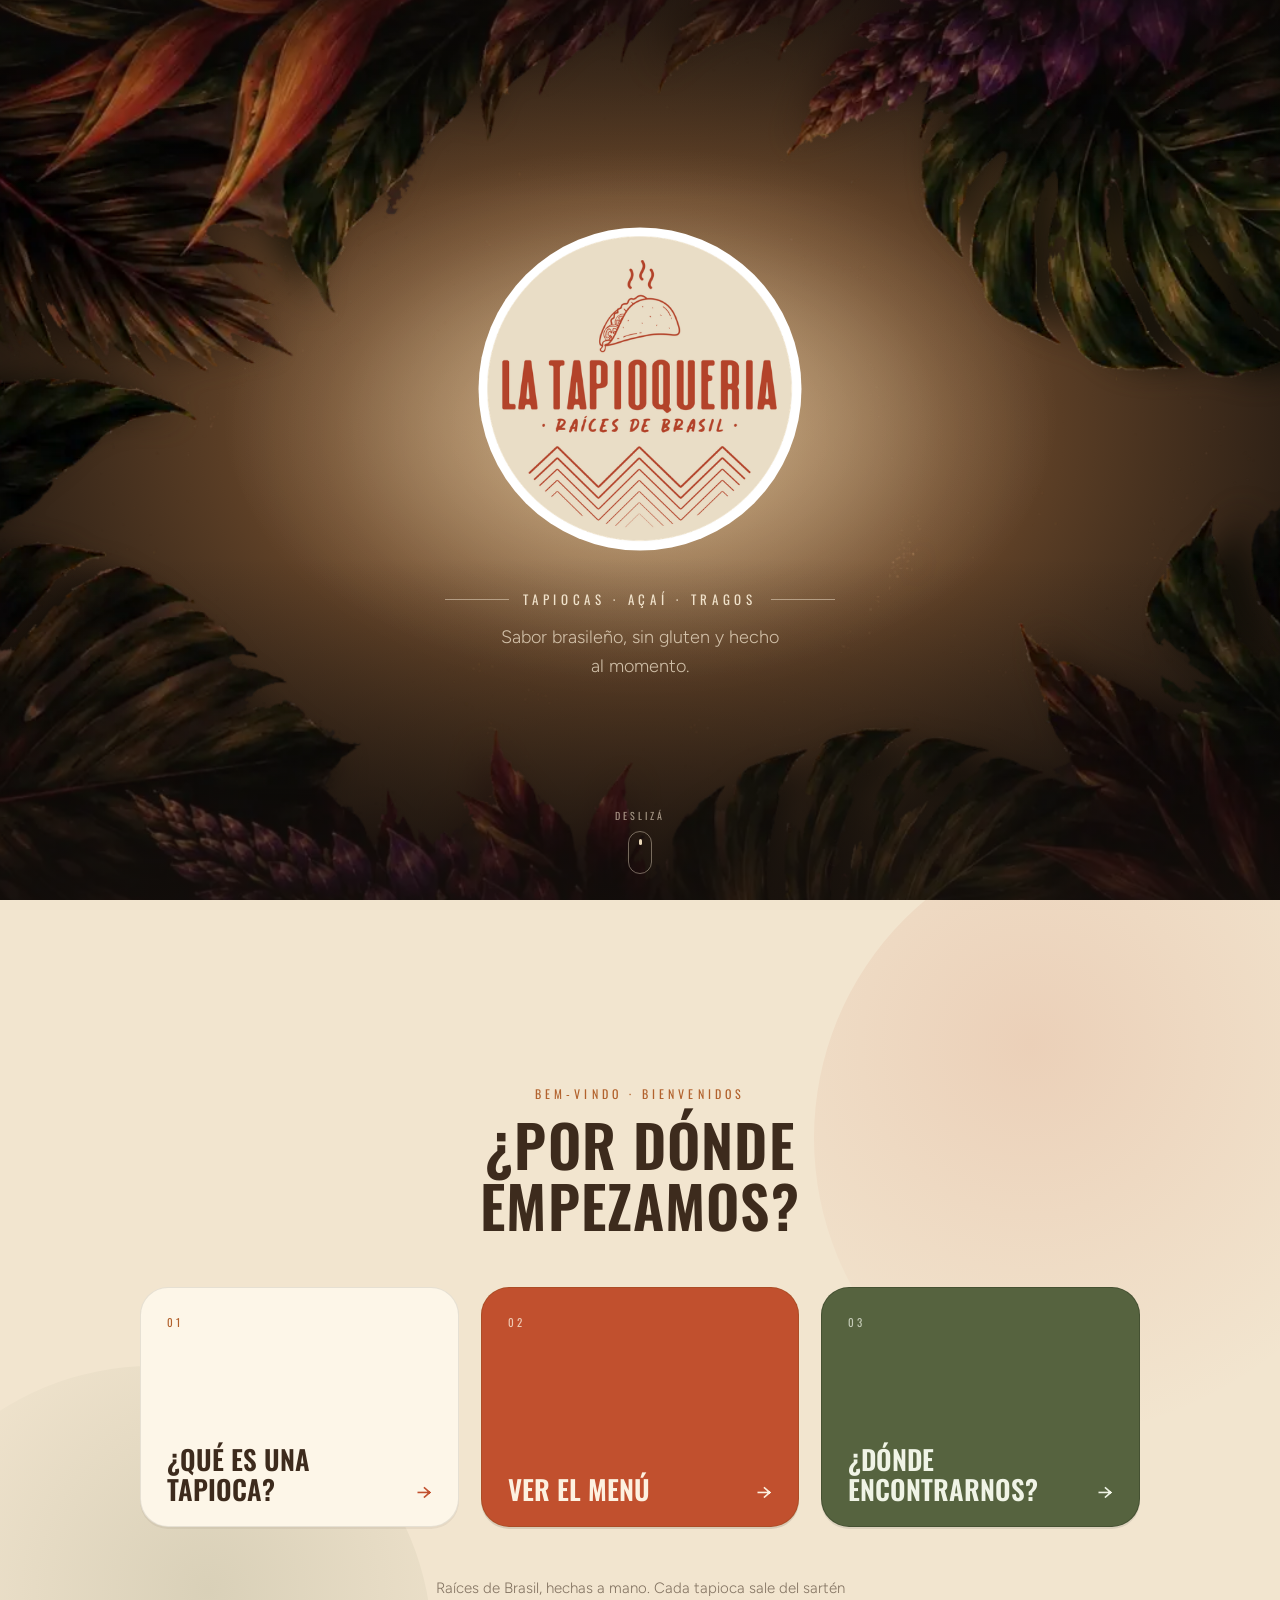
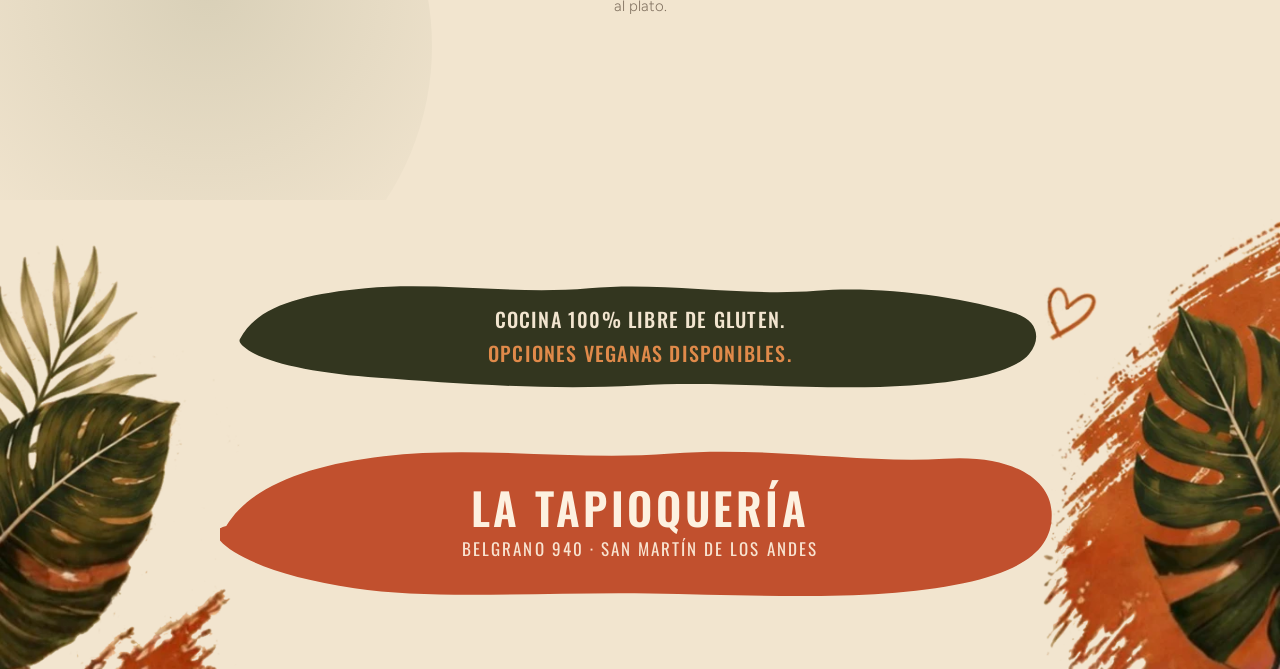
==== index.html @ 9c4e2499 "Commit inicial: optimización de imágenes, limpieza de nombres y SEO base - Comprime todas las imágen" ====
<!DOCTYPE html>
<html lang="es">
<head>
<meta charset="utf-8">
<meta name="viewport" content="width=device-width, initial-scale=1">
<title>La Tapioquería — Tapiocas brasileñas en San Martín de los Andes</title>
<meta name="description" content="Tapiocas, açaí y tragos en San Martín de los Andes. Cocina 100% libre de gluten, hecha al momento.">
<meta http-equiv="refresh" content="0; url=inicio.dc.html">
<script>location.replace('inicio.dc.html');</script>
</head>
<body>
<p>Redirigiendo a <a href="inicio.dc.html">La Tapioquería</a>…</p>
</body>
</html>
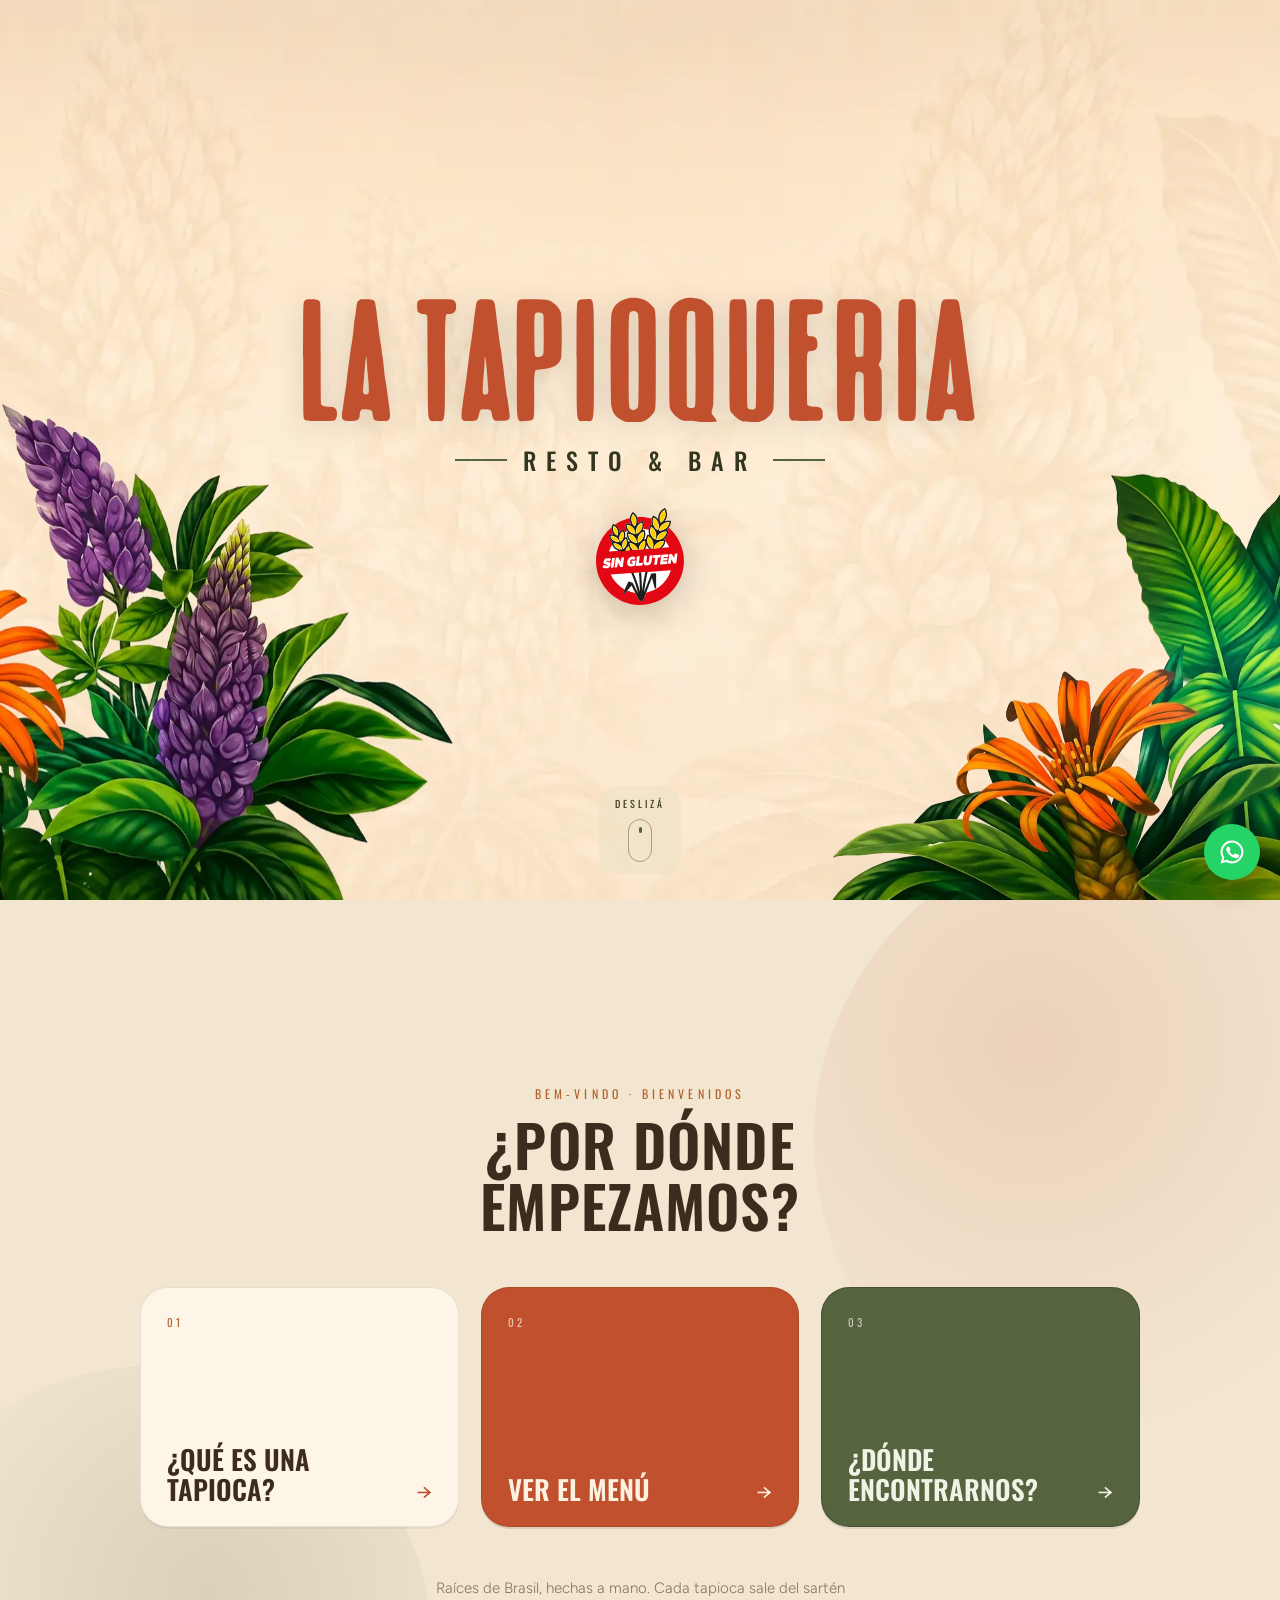
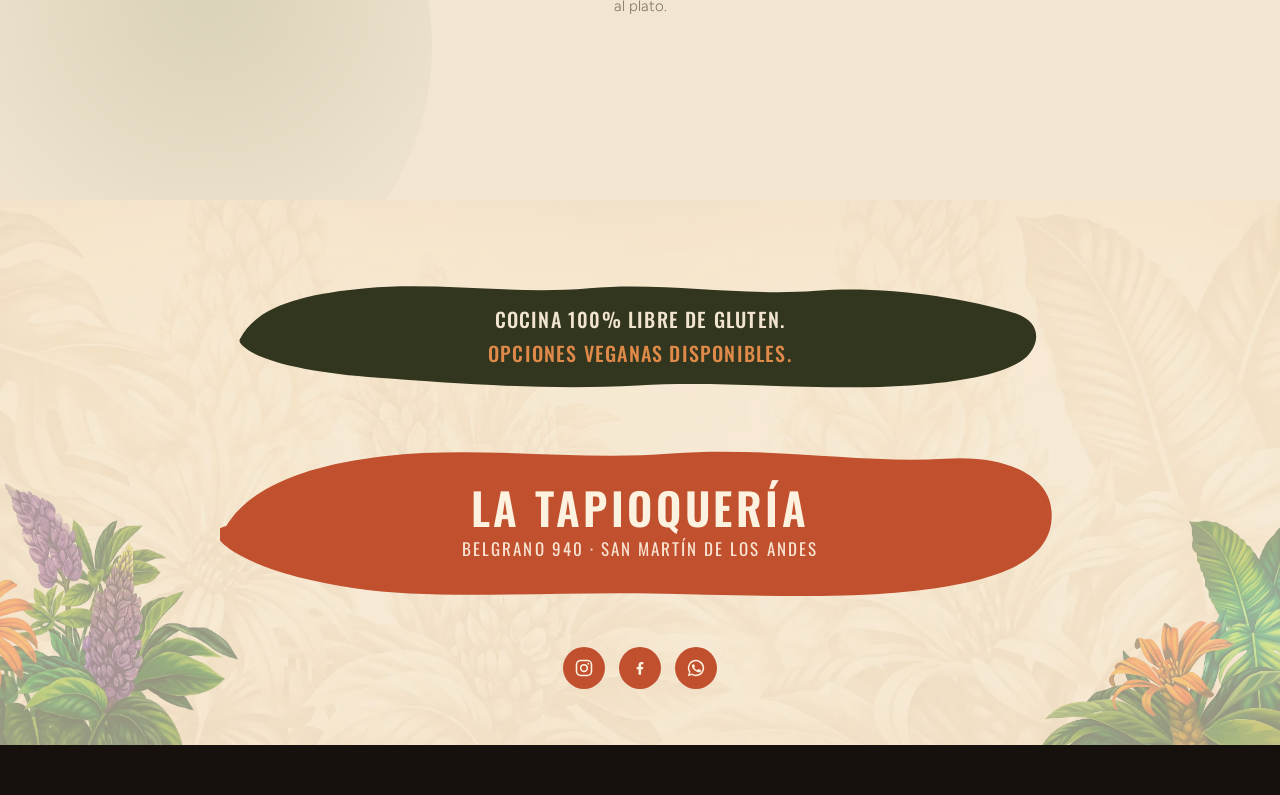
==== commit 447a7d2d: "Migra el sitio a HTML/CSS estático y rediseña las 4 páginas con SEO completo - Elimina la arquitectu" ====
--- a/index.html
+++ b/index.html
@@ -3,12 +3,148 @@
 <head>
 <meta charset="utf-8">
 <meta name="viewport" content="width=device-width, initial-scale=1">
+<link rel="canonical" href="https://latapioqueria.com.ar/">
 <title>La Tapioquería — Tapiocas brasileñas en San Martín de los Andes</title>
-<meta name="description" content="Tapiocas, açaí y tragos en San Martín de los Andes. Cocina 100% libre de gluten, hecha al momento.">
-<meta http-equiv="refresh" content="0; url=inicio.dc.html">
-<script>location.replace('inicio.dc.html');</script>
+<meta name="description" content="Tapiocas, açaí y tragos en San Martín de los Andes. Cocina 100% libre de gluten, hecha al momento. Resto bar en Belgrano 940 y foodtruck de verano en el Lago Lolog.">
+<meta property="og:type" content="restaurant.restaurant">
+<meta property="og:title" content="La Tapioquería — Tapiocas brasileñas en San Martín de los Andes">
+<meta property="og:description" content="Tapiocas, açaí y tragos en San Martín de los Andes. Cocina 100% libre de gluten, hecha al momento.">
+<meta property="og:image" content="https://latapioqueria.com.ar/uploads/tapi_lomo.webp">
+<meta property="og:url" content="https://latapioqueria.com.ar/">
+<meta name="twitter:card" content="summary_large_image">
+<link rel="icon" type="image/svg+xml" href="assets/favicon.svg">
+<link rel="icon" type="image/png" sizes="32x32" href="assets/favicon-32.png">
+<link rel="apple-touch-icon" href="assets/apple-touch-icon.png">
+<link rel="manifest" href="site.webmanifest">
+<meta name="theme-color" content="#c1502e">
+<link rel="preconnect" href="https://fonts.googleapis.com">
+<link rel="preconnect" href="https://fonts.gstatic.com" crossorigin>
+<link href="https://fonts.googleapis.com/css2?family=Oswald:wght@400;500;600;700&family=Figtree:wght@300;400;500;600;700;800&display=swap" rel="stylesheet">
+<link rel="stylesheet" href="css/base.css">
+<link rel="stylesheet" href="css/inicio.css">
+<script type="application/ld+json">
+{
+  "@context": "https://schema.org",
+  "@type": "Restaurant",
+  "name": "La Tapioquería",
+  "image": "https://latapioqueria.com.ar/uploads/tapi_lomo.webp",
+  "servesCuisine": "Brasileña",
+  "priceRange": "$$",
+  "telephone": "+5492944905540",
+  "address": {
+    "@type": "PostalAddress",
+    "streetAddress": "Belgrano 940",
+    "addressLocality": "San Martín de los Andes",
+    "addressRegion": "Neuquén",
+    "addressCountry": "AR"
+  },
+  "sameAs": [
+    "https://www.instagram.com/latapioqueria.sma",
+    "https://www.facebook.com/p/Latapioqueriafoodtruck-100051627884903/"
+  ],
+  "hasMenu": "https://latapioqueria.com.ar/menu.html",
+  "url": "https://latapioqueria.com.ar/"
+}
+</script>
 </head>
 <body>
-<p>Redirigiendo a <a href="inicio.dc.html">La Tapioquería</a>…</p>
+
+<a class="wa-fab" href="https://wa.me/5492944905540?text=Hola%2C%20quer%C3%ADa%20hacer%20una%20consulta" target="_blank" rel="noopener" aria-label="Escribinos por WhatsApp">
+  <svg width="28" height="28" viewBox="0 0 24 24" fill="#fff" aria-hidden="true"><path d="M12 2.2a9.8 9.8 0 0 0-8.4 14.8L2.2 21.8l4.9-1.3A9.8 9.8 0 1 0 12 2.2zm0 17.8a8 8 0 0 1-4.1-1.1l-.3-.2-3 .8.8-2.9-.2-.3A8 8 0 1 1 12 20z"></path><path d="M16.6 14c-.2-.1-1.4-.7-1.6-.8-.2-.1-.4-.1-.6.1-.2.2-.6.8-.8 1-.1.2-.3.2-.5.1-.2-.1-1-.4-1.9-1.2-.7-.6-1.2-1.4-1.3-1.6-.1-.2 0-.4.1-.5.1-.1.2-.3.4-.4.1-.2.2-.3.2-.5.1-.2 0-.4 0-.5-.1-.1-.6-1.4-.8-1.9-.2-.5-.4-.4-.6-.4h-.5c-.2 0-.5.1-.7.3-.2.2-.9.9-.9 2.1s1 2.5 1.1 2.6c.1.2 1.9 2.9 4.7 4.1.7.3 1.2.4 1.6.6.7.2 1.3.2 1.7.1.5-.1 1.5-.6 1.8-1.2.2-.6.2-1 .2-1.2 0-.1-.2-.2-.4-.3z"></path></svg>
+</a>
+
+<section class="hero" data-screen-label="Portada">
+  <img class="hero-bg hero-bg--desktop" src="assets/mural/mural_sombra.webp" alt="" aria-hidden="true">
+  <img class="hero-bg hero-bg--mobile" src="assets/mural/mural_sombra_mb.webp" alt="" aria-hidden="true">
+
+  <img class="mural-plant mural-plant--left" src="assets/mural/mural_centro.webp" alt="" aria-hidden="true">
+  <img class="mural-plant mural-plant--right" src="assets/mural/mural_derecho.webp" alt="" aria-hidden="true">
+
+  <div class="hero-content">
+    <h1 class="hero-title"><img class="hero-title-img" src="assets/logo-tapioqueria-texto.svg" alt="La Tapioquería"></h1>
+    <div class="hero-subtitle">
+      <span class="hero-subtitle-line"></span>
+      <span class="hero-subtitle-text">Resto &amp; Bar</span>
+      <span class="hero-subtitle-line"></span>
+    </div>
+    <img class="hero-gluten-badge" src="assets/sin_gluten.svg" alt="Sin gluten — cocina 100% libre de TACC">
+  </div>
+
+  <div class="hero-scroll-hint">
+    <div class="hero-scroll-chip">
+      <span class="hero-scroll-label">Deslizá</span>
+      <div class="hero-scroll-track">
+        <span class="hero-scroll-dot"></span>
+      </div>
+    </div>
+  </div>
+</section>
+
+<section class="landing" data-screen-label="Menú principal">
+  <div class="landing-glow landing-glow--top"></div>
+  <div class="landing-glow landing-glow--bottom"></div>
+
+  <header class="landing-header">
+    <span class="landing-eyebrow">Bem-vindo · Bienvenidos</span>
+    <h2 class="landing-title">¿Por dónde<br>empezamos?</h2>
+  </header>
+
+  <nav class="landing-nav">
+    <a class="nav-card nav-card--cream" href="que-es-una-tapioca.html">
+      <span class="nav-card-index">01</span>
+      <span class="nav-card-label">¿Qué es una tapioca?<span class="nav-card-arrow">→</span></span>
+    </a>
+    <a class="nav-card nav-card--terracota" href="menu.html">
+      <span class="nav-card-index">02</span>
+      <span class="nav-card-label">Ver el menú<span class="nav-card-arrow">→</span></span>
+    </a>
+    <a class="nav-card nav-card--sage" href="donde-encontrarnos.html">
+      <span class="nav-card-index">03</span>
+      <span class="nav-card-label">¿Dónde encontrarnos?<span class="nav-card-arrow">→</span></span>
+    </a>
+  </nav>
+
+  <p class="landing-tagline">Raíces de Brasil, hechas a mano. Cada tapioca sale del sartén al plato.</p>
+</section>
+
+<footer class="site-footer site-footer--home" data-screen-label="Footer">
+  <img loading="lazy" class="footer-bg" src="assets/mural/mural_sombra2.webp" alt="" aria-hidden="true">
+  <img loading="lazy" class="footer-plant footer-plant--left" src="assets/mural/mural_centro.webp" alt="" aria-hidden="true">
+  <img loading="lazy" class="footer-plant footer-plant--right" src="assets/mural/mural_derecho.webp" alt="" aria-hidden="true">
+  <div class="footer-bg-overlay" aria-hidden="true"></div>
+
+  <div class="footer-ribbon footer-ribbon--gluten">
+    <svg viewBox="0 0 760 150" preserveAspectRatio="none" aria-hidden="true"><path fill="#33361f" d="M4 78C20 40 62 26 122 19c68-8 140 8 210 0 72-8 142 10 214 3 62-6 138 8 186 26 22 8 26 30 14 48-12 19-52 32-112 37-84 7-172-6-256 0-88 6-176-3-244-9-56-5-102-16-122-32-8-7-10-11-8-14z"></path></svg>
+    <div class="footer-ribbon-content">
+      <span class="footer-gluten-line">Cocina 100% libre de gluten.</span>
+      <span class="footer-gluten-line footer-gluten-line--accent">Opciones veganas disponibles.</span>
+    </div>
+  </div>
+
+  <div class="footer-ribbon footer-ribbon--brand">
+    <svg viewBox="0 0 800 210" preserveAspectRatio="none" aria-hidden="true"><path fill="#c1502e" d="M6 108C28 62 84 36 156 26c90-13 182 6 274-3 90-9 180 12 260 6 62-5 100 22 102 62 2 40-22 68-84 84-84 22-198 14-298 12-104-2-206 8-282-6-66-12-112-34-128-56-6-8-6-13 6-17z"></path></svg>
+    <div class="footer-ribbon-content">
+      <span class="footer-brand-name">La Tapioquería</span>
+      <span class="footer-brand-address">Belgrano 940 · San Martín de los Andes</span>
+    </div>
+  </div>
+
+  <div class="social-row">
+    <a class="social-icon" href="https://www.instagram.com/latapioqueria.sma" target="_blank" rel="noopener" aria-label="Instagram de La Tapioquería">
+      <svg width="20" height="20" viewBox="0 0 24 24" fill="none" stroke="#fdf1e0" stroke-width="1.9" stroke-linecap="round" stroke-linejoin="round" aria-hidden="true"><rect x="3" y="3" width="18" height="18" rx="5"></rect><circle cx="12" cy="12" r="4"></circle><circle cx="17.2" cy="6.8" r="1.1" fill="#fdf1e0" stroke="none"></circle></svg>
+    </a>
+    <a class="social-icon" href="https://www.facebook.com/p/Latapioqueriafoodtruck-100051627884903/" target="_blank" rel="noopener" aria-label="Facebook de La Tapioquería">
+      <svg width="18" height="18" viewBox="0 0 24 24" fill="#fdf1e0" aria-hidden="true"><path d="M13.5 21v-7.5H16l.5-3H13.5V8.5c0-.9.3-1.5 1.6-1.5H16.5V4.2C16.2 4.2 15.2 4 14 4c-2.4 0-4 1.5-4 4.2V10.5H7.5v3H10V21h3.5z"></path></svg>
+    </a>
+    <a class="social-icon" href="https://wa.me/5492944905540?text=Hola%2C%20quer%C3%ADa%20hacer%20una%20consulta" target="_blank" rel="noopener" aria-label="WhatsApp de La Tapioquería">
+      <svg width="20" height="20" viewBox="0 0 24 24" fill="#fdf1e0" aria-hidden="true"><path d="M12 2.2a9.8 9.8 0 0 0-8.4 14.8L2.2 21.8l4.9-1.3A9.8 9.8 0 1 0 12 2.2zm0 17.8a8 8 0 0 1-4.1-1.1l-.3-.2-3 .8.8-2.9-.2-.3A8 8 0 1 1 12 20z"></path><path d="M16.6 14c-.2-.1-1.4-.7-1.6-.8-.2-.1-.4-.1-.6.1-.2.2-.6.8-.8 1-.1.2-.3.2-.5.1-.2-.1-1-.4-1.9-1.2-.7-.6-1.2-1.4-1.3-1.6-.1-.2 0-.4.1-.5.1-.1.2-.3.4-.4.1-.2.2-.3.2-.5.1-.2 0-.4 0-.5-.1-.1-.6-1.4-.8-1.9-.2-.5-.4-.4-.6-.4h-.5c-.2 0-.5.1-.7.3-.2.2-.9.9-.9 2.1s1 2.5 1.1 2.6c.1.2 1.9 2.9 4.7 4.1.7.3 1.2.4 1.6.6.7.2 1.3.2 1.7.1.5-.1 1.5-.6 1.8-1.2.2-.6.2-1 .2-1.2 0-.1-.2-.2-.4-.3z"></path></svg>
+    </a>
+  </div>
+</footer>
+
+<div class="site-signature">
+  <iframe src="https://marcosoft.com.ar/firma/firma-minimal.html?embed=true&theme=dark" width="100%" height="50" frameborder="0" title="Sitio realizado por Marcosoft"></iframe>
+</div>
+
 </body>
 </html>
--- a/css/base.css
+++ b/css/base.css
@@ -0,0 +1,272 @@
+/* La Tapioquería — estilos base compartidos por todas las páginas */
+
+:root {
+  --color-bg-cream: #f0e2c6;
+  --color-bg-cream2: #f2e5cf;
+  --color-bg-card: #f7ecd8;
+  --color-dark-brown: #17110d;
+  --color-dark-brown2: #1d1610;
+  --color-brown-warm: #241a12;
+  --color-terracota: #c1502e;
+  --color-terracota-dark: #8c491a;
+  --color-terracota-mid: #b2622d;
+  --color-sage: #56633f;
+  --color-sage-dark: #33361f;
+  --color-sage-dark2: #22301a;
+  --color-text-brown: #3d2b1d;
+  --color-text-green: #3f4a2c;
+  --color-cream-text: #f7ecd8;
+  --color-cream-text2: #fdf1e0;
+  --color-orange-accent: #e08a4a;
+  --color-whatsapp: #25d366;
+  --font-heading: 'Oswald', sans-serif;
+  --font-title: 'Figtree', sans-serif;
+  --font-body: 'Poppins', sans-serif;
+}
+
+html, body {
+  margin: 0;
+  padding: 0;
+  background:
+    linear-gradient(rgba(242, 229, 207, .8), rgba(242, 229, 207, .8)),
+    url('../assets/mural/mural_sombra.webp') center / cover no-repeat fixed;
+  overflow-x: hidden;
+}
+
+a {
+  color: var(--color-terracota);
+  text-decoration: none;
+}
+
+a:hover {
+  color: var(--color-terracota-dark);
+}
+
+/* Visualmente oculto pero legible por lectores de pantalla y buscadores (encabezados semánticos que no llevan un diseño visible propio) */
+.sr-only {
+  position: absolute;
+  width: 1px;
+  height: 1px;
+  padding: 0;
+  margin: -1px;
+  overflow: hidden;
+  clip: rect(0, 0, 0, 0);
+  white-space: nowrap;
+  border: 0;
+}
+
+@keyframes fadeUp {
+  from { opacity: 0; transform: translateY(20px); }
+  to { opacity: 1; transform: translateY(0); }
+}
+
+@media (prefers-reduced-motion: reduce) {
+  * {
+    animation-duration: .01ms !important;
+    animation-iteration-count: 1 !important;
+  }
+}
+
+/* Botón flotante de WhatsApp */
+.wa-fab {
+  position: fixed;
+  right: 20px;
+  bottom: 20px;
+  z-index: 40;
+  display: flex;
+  align-items: center;
+  justify-content: center;
+  width: 56px;
+  height: 56px;
+  border-radius: 999px;
+  background: var(--color-whatsapp);
+  box-shadow: 0 8px 24px rgba(0, 0, 0, .35);
+  transition: transform .2s ease, box-shadow .2s ease;
+}
+
+.wa-fab:hover {
+  transform: scale(1.08);
+  box-shadow: 0 10px 28px rgba(0, 0, 0, .45);
+}
+
+/* Link "← Volver" sobre el hero de las subpáginas */
+.back-link {
+  position: absolute;
+  top: 20px;
+  left: 20px;
+  z-index: 3;
+  display: inline-flex;
+  align-items: center;
+  gap: 8px;
+  padding: 9px 18px;
+  border-radius: 999px;
+  background: rgba(240, 226, 198, .9);
+  color: var(--color-text-brown);
+  font-family: var(--font-heading);
+  font-weight: 500;
+  font-size: 12px;
+  letter-spacing: .16em;
+  text-transform: uppercase;
+  transition: background .2s ease;
+}
+
+.back-link:hover {
+  background: #fff7e8;
+}
+
+/* Iconos redondos de redes sociales del footer */
+.social-row {
+  position: relative;
+  z-index: 3;
+  display: flex;
+  align-items: center;
+  justify-content: center;
+  gap: 14px;
+}
+
+.social-icon {
+  display: flex;
+  align-items: center;
+  justify-content: center;
+  width: 42px;
+  height: 42px;
+  border-radius: 999px;
+  background: var(--color-terracota);
+  transition: background .2s ease, transform .2s ease;
+}
+
+.social-icon:hover {
+  background: var(--color-terracota-dark);
+  transform: translateY(-2px);
+}
+
+/* Fondo tipo mural (igual que el hero, más tenue) del footer */
+.footer-bg {
+  position: absolute;
+  inset: 0;
+  z-index: 0;
+  width: 100%;
+  height: 100%;
+  object-fit: cover;
+  object-position: center;
+  pointer-events: none;
+}
+
+.footer-plant {
+  position: absolute;
+  bottom: 0;
+  z-index: 1;
+  width: clamp(120px, 20vw, 240px);
+  height: auto;
+  pointer-events: none;
+}
+
+@media (max-width: 640px) {
+  .footer-plant { width: clamp(150px, 26vw, 220px); }
+}
+
+.footer-plant--left { left: 0; }
+.footer-plant--right { right: 0; }
+
+.footer-bg-overlay {
+  position: absolute;
+  inset: 0;
+  z-index: 2;
+  background: rgba(242, 229, 207, .62);
+  pointer-events: none;
+}
+
+/* Cartelitos con forma de mancha (SVG) del footer: gluten/vegano y nombre */
+.footer-ribbon {
+  position: relative;
+  z-index: 3;
+  display: flex;
+  align-items: center;
+  justify-content: center;
+  text-align: center;
+}
+
+.footer-ribbon svg {
+  position: absolute;
+  inset: 0;
+  width: 100%;
+  height: 100%;
+}
+
+.footer-ribbon--gluten {
+  width: min(680px, 74%);
+  padding: clamp(22px, 3.4vw, 32px) clamp(34px, 6vw, 64px);
+}
+
+.footer-ribbon--brand {
+  width: min(700px, 76%);
+  padding: clamp(30px, 5vw, 52px) clamp(30px, 6vw, 70px);
+}
+
+.footer-ribbon-content {
+  position: relative;
+  display: flex;
+  flex-direction: column;
+  gap: 4px;
+}
+
+.footer-ribbon--brand .footer-ribbon-content {
+  align-items: center;
+  gap: 6px;
+}
+
+.footer-gluten-line {
+  font-family: var(--font-heading);
+  font-weight: 500;
+  letter-spacing: .06em;
+  text-transform: uppercase;
+  font-size: clamp(13px, 2vw, 20px);
+  color: var(--color-bg-cream2);
+}
+
+.footer-gluten-line--accent {
+  color: var(--color-orange-accent);
+}
+
+.footer-brand-name {
+  font-family: var(--font-heading);
+  font-weight: 600;
+  letter-spacing: .08em;
+  text-transform: uppercase;
+  font-size: clamp(24px, 4.6vw, 44px);
+  line-height: 1;
+  color: var(--color-cream-text2);
+}
+
+.footer-brand-address {
+  font-family: var(--font-heading);
+  font-weight: 400;
+  letter-spacing: .12em;
+  text-transform: uppercase;
+  font-size: clamp(11px, 1.8vw, 17px);
+  color: rgba(253, 241, 224, .92);
+}
+
+.site-footer {
+  position: relative;
+  width: 100%;
+  background: var(--color-bg-cream2);
+  padding: clamp(34px, 5vw, 60px) clamp(18px, 5vw, 64px) clamp(34px, 5vw, 56px);
+  box-sizing: border-box;
+  overflow: hidden;
+  display: flex;
+  flex-direction: column;
+  align-items: center;
+  gap: clamp(20px, 3vw, 30px);
+}
+
+/* Firma del desarrollador */
+.site-signature {
+  width: 100%;
+  background: var(--color-dark-brown);
+}
+
+.site-signature iframe {
+  display: block;
+  border: 0;
+}
--- a/css/inicio.css
+++ b/css/inicio.css
@@ -0,0 +1,362 @@
+/* La Tapioquería — Home */
+
+@keyframes leafInL {
+  from { opacity: 0; transform: translate3d(-14%, 4%, 0) scale(1.14); }
+  to { opacity: 1; transform: translate3d(0, 0, 0) scale(1.03); }
+}
+
+@keyframes leafInR {
+  from { opacity: 0; transform: translate3d(14%, 4%, 0) scale(1.14); }
+  to { opacity: 1; transform: translate3d(0, 0, 0) scale(1.03); }
+}
+
+@keyframes swayL {
+  0%, 100% { transform: translate3d(0, 0, 0) scale(1.03) rotate(0deg); }
+  50% { transform: translate3d(1.1%, -1.2%, 0) scale(1.055) rotate(.6deg); }
+}
+
+@keyframes swayR {
+  0%, 100% { transform: translate3d(0, 0, 0) scale(1.03) rotate(0deg); }
+  50% { transform: translate3d(-1.1%, -1.2%, 0) scale(1.055) rotate(-.6deg); }
+}
+
+@keyframes breathe {
+  0%, 100% { transform: translateY(0) scale(1); }
+  50% { transform: translateY(-10px) scale(1.018); }
+}
+
+@keyframes riseIn {
+  from { opacity: 0; transform: translateY(22px); }
+  to { opacity: 1; transform: translateY(0); }
+}
+
+@keyframes scrollDot {
+  0% { opacity: 0; transform: translateY(-6px); }
+  35% { opacity: 1; }
+  100% { opacity: 0; transform: translateY(14px); }
+}
+
+/* ---- Hero / Portada ---- */
+
+.hero {
+  position: relative;
+  width: 100%;
+  min-height: 100svh;
+  overflow: hidden;
+  background: var(--color-bg-cream);
+  display: flex;
+  align-items: center;
+  justify-content: center;
+  scroll-snap-align: start;
+}
+
+.hero-bg {
+  position: absolute;
+  inset: 0;
+  z-index: 0;
+  width: 100%;
+  height: 100%;
+  object-fit: cover;
+  object-position: center;
+  pointer-events: none;
+}
+
+.hero-bg--mobile { display: none; }
+
+@media (max-width: 640px) {
+  .hero-bg--desktop { display: none; }
+  .hero-bg--mobile { display: block; }
+}
+
+.mural-plant {
+  position: absolute;
+  bottom: 0;
+  z-index: 1;
+  width: clamp(210px, 44.8vw, 450px);
+  height: auto;
+  pointer-events: none;
+}
+
+@media (max-width: 640px) {
+  .mural-plant { width: clamp(250px, 40.3vw, 529px); }
+}
+
+.mural-plant--left {
+  left: 0;
+  animation: leafInL 1.4s cubic-bezier(.16, .84, .32, 1) both, swayL 9s ease-in-out 1.4s infinite;
+}
+
+.mural-plant--right {
+  right: 0;
+  animation: leafInR 1.4s cubic-bezier(.16, .84, .32, 1) both, swayR 9s ease-in-out 1.4s infinite;
+}
+
+.hero-content {
+  position: relative;
+  z-index: 2;
+  display: flex;
+  flex-direction: column;
+  align-items: center;
+  gap: clamp(10px, 2vw, 20px);
+  padding: 4vh 8vw;
+  text-align: center;
+}
+
+.hero-title {
+  margin: 0;
+  line-height: 0;
+  opacity: 0;
+  animation: riseIn 1s ease-out .3s both;
+}
+
+.hero-title-img {
+  width: clamp(300px, 62vw, 720px);
+  height: auto;
+  filter: drop-shadow(0 3px 14px rgba(23, 17, 13, .15));
+}
+
+.hero-subtitle {
+  display: flex;
+  align-items: center;
+  gap: 16px;
+  opacity: 0;
+  animation: riseIn 1s ease-out .75s both;
+}
+
+.hero-subtitle-line {
+  display: block;
+  width: clamp(22px, 6vw, 52px);
+  height: 2px;
+  background: var(--color-sage);
+}
+
+.hero-subtitle-text {
+  font-family: var(--font-heading);
+  font-weight: 500;
+  letter-spacing: .42em;
+  text-transform: uppercase;
+  font-size: clamp(13px, 2.3vw, 24px);
+  color: var(--color-sage-dark);
+}
+
+.hero-gluten-badge {
+  width: clamp(56px, 7vw, 88px);
+  height: auto;
+  margin-top: clamp(4px, 1vw, 10px);
+  filter: drop-shadow(0 8px 18px rgba(23, 17, 13, .22));
+  opacity: 0;
+  animation: riseIn 1s ease-out 1.1s both, breathe 7s ease-in-out 2.1s infinite;
+}
+
+.hero-scroll-hint {
+  position: absolute;
+  bottom: 26px;
+  left: 0;
+  right: 0;
+  z-index: 2;
+  display: flex;
+  justify-content: center;
+  opacity: 0;
+  animation: riseIn 1s ease-out 2.2s both;
+}
+
+.hero-scroll-chip {
+  display: flex;
+  flex-direction: column;
+  align-items: center;
+  gap: 8px;
+  padding: 10px 16px 12px;
+  border-radius: 20px;
+  background: rgba(240, 226, 198, .72);
+  backdrop-filter: blur(3px);
+}
+
+.hero-scroll-label {
+  font-family: var(--font-heading);
+  font-size: 10px;
+  letter-spacing: .3em;
+  text-transform: uppercase;
+  color: var(--color-sage-dark);
+}
+
+.hero-scroll-track {
+  width: 22px;
+  height: 34px;
+  border: 1px solid rgba(51, 54, 31, .4);
+  border-radius: 999px;
+  display: flex;
+  justify-content: center;
+  padding-top: 7px;
+}
+
+.hero-scroll-dot {
+  display: block;
+  width: 3px;
+  height: 6px;
+  border-radius: 999px;
+  background: var(--color-sage);
+  animation: scrollDot 1.9s ease-in-out infinite;
+}
+
+/* ---- Menú principal (accesos) ---- */
+
+.landing {
+  position: relative;
+  width: 100%;
+  min-height: 100svh;
+  display: flex;
+  flex-direction: column;
+  align-items: center;
+  justify-content: center;
+  gap: clamp(28px, 5vw, 52px);
+  padding: clamp(56px, 9vw, 96px) clamp(20px, 6vw, 80px);
+  box-sizing: border-box;
+  overflow: hidden;
+  scroll-snap-align: start;
+}
+
+.landing-glow {
+  position: absolute;
+  border-radius: 999px;
+}
+
+.landing-glow--top {
+  top: -8%;
+  right: -12%;
+  width: min(58vw, 620px);
+  height: min(58vw, 620px);
+  background: radial-gradient(circle at 35% 35%, rgba(193, 80, 46, .14), rgba(193, 80, 46, 0) 70%);
+}
+
+.landing-glow--bottom {
+  bottom: -14%;
+  left: -10%;
+  width: min(52vw, 560px);
+  height: min(52vw, 560px);
+  background: radial-gradient(circle at 60% 40%, rgba(86, 99, 63, .16), rgba(86, 99, 63, 0) 70%);
+}
+
+.landing-header {
+  position: relative;
+  display: flex;
+  flex-direction: column;
+  align-items: center;
+  gap: 12px;
+  text-align: center;
+}
+
+.landing-eyebrow {
+  font-family: var(--font-heading);
+  font-size: clamp(10px, 1.4vw, 12px);
+  letter-spacing: .34em;
+  text-transform: uppercase;
+  color: var(--color-terracota-mid);
+}
+
+.landing-title {
+  margin: 0;
+  font-family: var(--font-heading);
+  font-weight: 600;
+  text-transform: uppercase;
+  letter-spacing: .02em;
+  line-height: 1.05;
+  font-size: clamp(30px, 6vw, 58px);
+  color: var(--color-text-brown);
+}
+
+.landing-nav {
+  position: relative;
+  display: grid;
+  grid-template-columns: repeat(auto-fit, minmax(230px, 1fr));
+  gap: clamp(14px, 2vw, 22px);
+  width: 100%;
+  max-width: 1000px;
+}
+
+.nav-card {
+  display: flex;
+  flex-direction: column;
+  justify-content: space-between;
+  gap: 36px;
+  min-height: 190px;
+  padding: 26px 26px 22px;
+  border-radius: 28px;
+  border: 1px solid transparent;
+}
+
+.nav-card-index {
+  font-family: var(--font-heading);
+  font-size: 11px;
+  letter-spacing: .28em;
+  text-transform: uppercase;
+}
+
+.nav-card-label {
+  display: flex;
+  align-items: flex-end;
+  justify-content: space-between;
+  gap: 12px;
+  font-family: var(--font-heading);
+  font-weight: 600;
+  text-transform: uppercase;
+  font-size: clamp(20px, 2.4vw, 27px);
+  line-height: 1.1;
+  transition: color .2s ease;
+}
+
+.nav-card:hover .nav-card-label {
+  color: #000;
+}
+
+.nav-card-arrow {
+  font-family: var(--font-title);
+  font-weight: 400;
+  font-size: 22px;
+}
+
+.nav-card--cream {
+  background: #fdf6e8;
+  border-color: rgba(32, 30, 29, .10);
+  box-shadow: 0 2px 0 rgba(32, 30, 29, .06);
+  color: var(--color-text-brown);
+}
+
+.nav-card--cream .nav-card-index { color: var(--color-terracota-mid); }
+.nav-card--cream .nav-card-arrow { color: var(--color-terracota); }
+
+.nav-card--terracota {
+  background: var(--color-terracota);
+  border-color: rgba(140, 73, 26, .4);
+  box-shadow: 0 2px 0 rgba(61, 43, 29, .14);
+  color: var(--color-cream-text2);
+}
+
+.nav-card--terracota .nav-card-index { color: rgba(253, 241, 224, .75); }
+
+.nav-card--sage {
+  background: var(--color-sage);
+  border-color: rgba(39, 46, 27, .35);
+  box-shadow: 0 2px 0 rgba(32, 30, 29, .10);
+  color: #f0f4e6;
+}
+
+.nav-card--sage .nav-card-index { color: rgba(240, 244, 230, .72); }
+
+.landing-tagline {
+  position: relative;
+  margin: 0;
+  font-family: var(--font-title);
+  font-weight: 300;
+  font-size: clamp(13px, 1.6vw, 15px);
+  color: rgba(61, 43, 29, .62);
+  text-align: center;
+  max-width: 46ch;
+  text-wrap: pretty;
+}
+
+/* ---- Footer (variante home: un poco más de aire que las subpáginas) ---- */
+
+.site-footer--home {
+  padding: clamp(40px, 6vw, 72px) clamp(18px, 5vw, 64px) clamp(34px, 5vw, 56px);
+  gap: clamp(22px, 3.2vw, 34px);
+}
